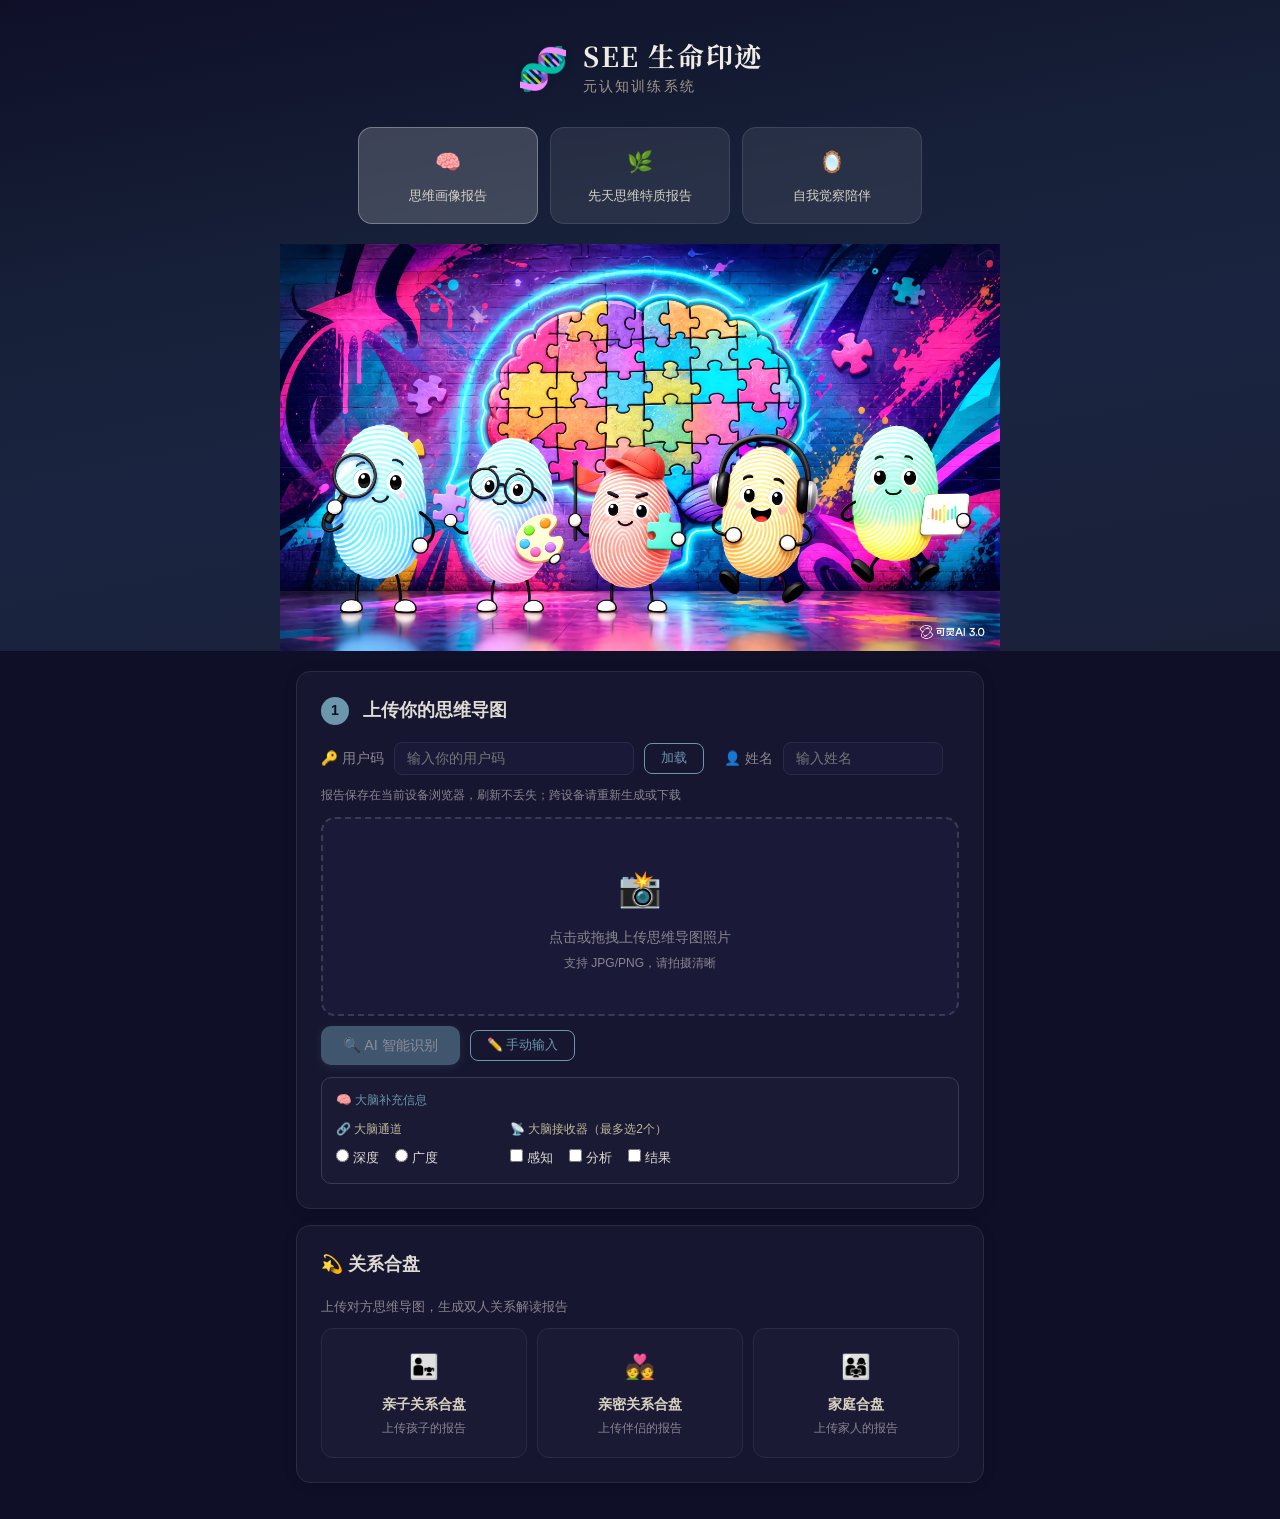
==== index.html @ d9df5049 "feat: PWA 图标 & 手机主屏幕支持 - 生成 apple-touch-icon (180×180)、favicon、manifest icons - 图标设计: 深蓝紫渐变背景 +「SEE」" ====
<!DOCTYPE html>
<html lang="zh-CN">
<head>
<meta charset="UTF-8">
<meta name="viewport" content="width=device-width, initial-scale=1.0, viewport-fit=cover">
<meta name="apple-mobile-web-app-capable" content="yes">
<meta name="apple-mobile-web-app-status-bar-style" content="black-translucent">
<meta name="apple-mobile-web-app-title" content="SEE 生命印迹">
<meta name="theme-color" content="#0f0f3c">
<link rel="apple-touch-icon" href="/apple-touch-icon.png">
<link rel="icon" type="image/png" sizes="32x32" href="/favicon-32.png">
<link rel="icon" type="image/png" sizes="16x16" href="/favicon-16.png">
<link rel="shortcut icon" href="/favicon.ico">
<link rel="manifest" href="/manifest.json">
<title>SEE 生命印迹 · 思维画像报告</title>
<style>
@import url('https://fonts.googleapis.com/css2?family=Noto+Serif+SC:wght@400;600;700&display=swap');

:root {
  --bg: #0f0f28; --card: #161630; --border: #2a2a45;
  --text: #e0dcd4; --muted: #8a8590; --accent: #6b96ac;
  --accent2: #a08868; --gold: #b8a080; --danger: #e05555;
  --shadow: 0 2px 12px rgba(0,0,0,.2); --radius: 14px;
}
* { margin:0; padding:0; box-sizing:border-box; }
body { font-family: -apple-system, "PingFang SC", "Noto Sans SC", sans-serif; background: var(--bg); color: var(--text); line-height:1.7; min-height:100vh; }

/* Header */
.hero {
  background: linear-gradient(170deg, #0f0f28 0%, #162038 35%, #1a2440 60%, #1a2038 100%);
  color: #e0dcd4; padding: 40px 24px 0; text-align:center;
}
.hero-top, .hero .features { position: relative; z-index: 1; }
.hero-bg {
  margin-top: 20px; line-height: 0; opacity: 1;
}
.hero-bg img { width: 100%; max-width: 720px; height: auto; display: block; margin: 0 auto; }
.hero-top { display: flex; align-items: center; justify-content: center; gap: 14px; margin-bottom: 4px; }
.hero-logo {
  font-size: 2.6em; line-height: 1;
  filter: drop-shadow(0 2px 4px rgba(0,0,0,.08));
}
.hero-brand { text-align: left; }
.hero-name {
  font-family: "Noto Serif SC", "Songti SC", serif;
  font-size: 1.7em; font-weight: 700; letter-spacing: .06em;
  line-height: 1.2; color: #f0ece2;
}
.hero-subtitle {
  font-size: .88em; letter-spacing: .15em; font-weight: 400;
  color: #a09888; margin-top: 2px;
}
.hero .features { display: flex; justify-content: center; gap: 12px; margin-top: 28px; }
.hero .feature {
  display: flex; flex-direction: column; align-items: center; gap: 6px;
  background: rgba(255,255,255,.08); border: 1px solid rgba(255,255,255,.1);
  border-radius: 14px; padding: 16px 14px; flex: 1; max-width: 180px;
  transition: all .2s; backdrop-filter: blur(4px);
}
.hero .feature:hover {
  background: rgba(255,255,255,.14); border-color: rgba(255,255,255,.25);
  transform: translateY(-1px);
}
.hero .feature-icon { font-size: 1.3em; }
.hero .feature-text { font-size: .82em; font-weight: 500; color: #d8d2c4; white-space: nowrap; }
@media (max-width: 420px) {
  .hero .features { gap: 6px; }
  .hero .feature { padding: 12px 8px; max-width: 120px; }
  .hero .feature-text { font-size: .7em; }
}

.container { max-width: 720px; margin: 0 auto; padding: 20px 16px; }
.card { background: var(--card); border-radius: var(--radius); padding: 24px; margin-bottom: 16px; box-shadow: var(--shadow); border: 1px solid var(--border); }
.card h2 { font-size: 1.1em; margin-bottom: 16px; display:flex; align-items:center; gap:8px; font-weight: 600; color: #e0dcd4; }

.step-badge { display:inline-flex; align-items:center; justify-content:center; width:28px; height:28px; border-radius:50%; background:var(--accent); color:#0f0f28; font-size:.8em; font-weight:700; margin-right:6px; flex-shrink:0; }

.upload-zone p, .upload-zone .icon { color: #8a8590; }

/* Upload */
.upload-zone { border: 2px dashed #3a3a55; border-radius: var(--radius); padding: 40px 24px; text-align: center; cursor: pointer; transition: all .2s; background: #1a1a38; }
.upload-zone:hover, .upload-zone.drag { border-color: var(--accent); background: #1e1e40; }
.upload-zone .icon { font-size: 2.2em; margin-bottom: 6px; }
.upload-zone p { color: var(--muted); font-size: .9em; }
.preview-img { max-width: 100%; max-height: 300px; border-radius: 8px; margin: 10px 0; border: 1px solid var(--border); display: none; }
.preview-img.show { display: block; }

.btn { display: inline-flex; align-items:center; gap:6px; padding: 10px 22px; border: none; border-radius: 10px; font-size: .9em; font-weight: 500; cursor: pointer; transition: all .15s; }
.btn:disabled { opacity: .5; cursor: not-allowed; }
.btn-primary { background: var(--accent); color: #fff; box-shadow: 0 2px 8px rgba(107,150,172,.3); }
.btn-primary:hover:not(:disabled) { background: #5a8296; box-shadow: 0 4px 14px rgba(107,150,172,.4); transform: translateY(-1px); }
.btn-outline { background: transparent; color: var(--accent); border: 1.5px solid var(--accent); }
.btn-outline:hover { background: rgba(107,150,172,.1); }
.btn-sm { padding: 6px 16px; font-size: .8em; border-radius: 8px; }

/* Results */
.result-grid { display: flex; flex-direction: column; gap: 5px; }
.result-item { display: flex; align-items: center; gap: 10px; padding: 8px 14px; background: #1e1e3a; border-radius: 10px; font-size: .85em; cursor: pointer; transition: all .12s; border: 1.5px solid transparent; }
.result-item:hover { border-color: var(--accent); background: #242444; }
.result-item .q { flex: 1; min-width: 0; }
.result-item .ans { font-weight: 700; font-size: 1.1em; color: var(--accent); min-width: 32px; text-align: center; background: #1a2a38; border-radius: 8px; padding: 2px 8px; }
.result-item.low-conf { background: #2e1e1e; border-color: #553333; }
.result-item.low-conf .ans { color: var(--danger); background: #3e2020; }

.module-title { font-weight: 600; color: var(--accent2); margin: 14px 0 6px; font-size: .9em; padding-bottom: 3px; border-bottom: 1px solid #2a2a45; }

/* Reports */
.report-content { padding: 22px; background: #1a1a35; border-radius: 10px; font-size: .92em; line-height: 1.85; max-height: 500px; overflow-y: auto; border: 1px solid #2a2a45; }
.report-content.loading { text-align:center; color: var(--muted); padding: 40px; border: none; }
.report-content h2 { font-family: "Noto Serif SC", serif; font-size: 1.15em; color: #d8d0c0; margin: 24px 0 10px; }
.report-content h3 { color: #c0b898; margin: 18px 0 8px; font-family: "Noto Serif SC", serif; font-weight: 600; }
.report-content h3:first-child { margin-top: 0; }
.report-content p { margin-bottom: 8px; }
.report-content ul { margin: 8px 0; padding-left: 20px; }
.report-content li { margin-bottom: 4px; }

/* Extra reports */
.extra-cards { display: grid; grid-template-columns: repeat(3, 1fr); gap: 12px; margin-top: 14px; }
@media (max-width: 500px) { .extra-cards { grid-template-columns: 1fr; } }
.extra-card { padding: 18px 14px; background: #1a1a35; border: 1.5px solid #2a2a45; border-radius: 12px; text-align: center; cursor: pointer; transition: all .2s; }
.extra-card:hover { border-color: var(--accent); background: #202040; box-shadow: 0 4px 16px rgba(0,0,0,.3); transform: translateY(-1px); }
.extra-card .icon { font-size: 1.5em; margin-bottom: 4px; }
.extra-card .title { font-weight: 600; font-size: .9em; color: #d8d0c0; }
.extra-card .desc { font-size: .75em; color: var(--muted); margin-top: 2px; }
.extra-card.loading { opacity: .6; pointer-events: none; }
.extra-card.done { border-color: var(--accent); background: #1a2a28; cursor: default; }
.extra-card.done .title { color: var(--accent); }

.flex-row { display: flex; gap: 10px; align-items: center; flex-wrap: wrap; }
.hidden { display: none !important; }

#manualCard select, #manualCard input { background: #1a1a38; color: #e0dcd4; border-color: #3a3a55; }
</style>
<script src="dealer.js"></script>
</head>
<body>

<div class="hero">
  <div class="hero-top">
    <div class="hero-logo">🧬</div>
    <div class="hero-brand">
      <div class="hero-name">SEE 生命印迹</div>
      <div class="hero-subtitle">元认知训练系统</div>
    </div>
  </div>
  <div class="features">
    <div class="feature" style="background:rgba(255,255,255,.18);border-color:rgba(255,255,255,.3)"><div class="feature-icon">🧠</div><div class="feature-text">思维画像报告</div></div>
    <div class="feature" onclick="location.href='talent.html'"><div class="feature-icon">🌿</div><div class="feature-text">先天思维特质报告</div></div>
    <div class="feature" onclick="location.href='insight.html'"><div class="feature-icon">🪞</div><div class="feature-text">自我觉察陪伴</div></div>
  </div>
  <div class="hero-bg"><img src="hero_bg.jpg?v=2" alt=""></div>
</div>

<div class="container">

<!-- ====== STEP 1: Upload ====== -->
<div class="card">
  <h2><span class="step-badge">1</span> 上传你的思维导图</h2>
  <div style="margin-bottom:12px;display:flex;gap:10px;align-items:center;flex-wrap:wrap">
    <label style="font-size:.85em;color:var(--muted);white-space:nowrap">🔑 用户码</label>
    <input type="text" id="userCode" placeholder="输入你的用户码" style="padding:8px 12px;border:1px solid var(--border);border-radius:8px;font-size:.85em;background:#1a1a38;color:#e0dcd4;flex:1;max-width:240px" onchange="loadUserReports()" onblur="loadUserReports()">
    <button class="btn btn-outline btn-sm" onclick="loadUserReports()">加载</button>
    <span id="quotaDisplay" style="font-size:.75em;color:var(--muted);white-space:nowrap"></span>
    <label style="font-size:.85em;color:var(--muted);white-space:nowrap">👤 姓名</label>
    <input type="text" id="userName" placeholder="输入姓名" style="padding:8px 12px;border:1px solid var(--border);border-radius:8px;font-size:.85em;background:#1a1a38;color:#e0dcd4;flex:1;max-width:160px" onchange="savePortraitName()">
    <span style="font-size:.75em;color:var(--muted)">报告保存在当前设备浏览器，刷新不丢失；跨设备请重新生成或下载</span>
  </div>
  <div class="upload-zone" id="uploadZone" onclick="document.getElementById('fileInput').click()">
    <div class="icon">📸</div>
    <p>点击或拖拽上传思维导图照片</p>
    <p style="font-size:.75em;margin-top:4px">支持 JPG/PNG，请拍摄清晰</p>
  </div>
  <input type="file" id="fileInput" accept="image/*" class="hidden" onchange="handleFile(this.files[0])">
  <img id="preview" class="preview-img">
  <div class="flex-row" style="margin-top:10px">
    <button class="btn btn-primary" id="btnRecognize" disabled onclick="startRecognition()">🔍 AI 智能识别</button>
    <button class="btn btn-outline btn-sm" onclick="toggleManual()">✏️ 手动输入</button>
    <span style="font-size:.8em;color:var(--muted)" id="uploadStatus"></span>
  </div>
  <div style="margin-top:12px;padding:12px 14px;background:#1a1a35;border:1px solid #3a3a55;border-radius:10px">
    <div style="font-size:.78em;color:var(--accent);margin-bottom:8px">🧠 大脑补充信息</div>
    <div style="display:flex;gap:14px;flex-wrap:wrap">
      <div style="min-width:160px">
        <div style="font-size:.75em;color:#c0b898;margin-bottom:4px">🔗 大脑通道</div>
        <label style="font-size:.8em;color:#e0dcd4;cursor:pointer;margin-right:12px"><input type="radio" name="brainChannel" value="深度" style="accent-color:var(--accent)"> 深度</label>
        <label style="font-size:.8em;color:#e0dcd4;cursor:pointer"><input type="radio" name="brainChannel" value="广度" style="accent-color:var(--accent)"> 广度</label>
      </div>
      <div style="min-width:200px">
        <div style="font-size:.75em;color:#c0b898;margin-bottom:4px">📡 大脑接收器（最多选2个）</div>
        <label style="font-size:.8em;color:#e0dcd4;cursor:pointer;margin-right:12px"><input type="checkbox" class="brCheck" value="感知" style="accent-color:var(--accent)"> 感知</label>
        <label style="font-size:.8em;color:#e0dcd4;cursor:pointer;margin-right:12px"><input type="checkbox" class="brCheck" value="分析" style="accent-color:var(--accent)"> 分析</label>
        <label style="font-size:.8em;color:#e0dcd4;cursor:pointer"><input type="checkbox" class="brCheck" value="结果" style="accent-color:var(--accent)"> 结果</label>
      </div>
    </div>
  </div>
  <div class="hidden" id="savedReportsSection" style="margin-top:12px;padding:10px 14px;background:#1a1a38;border-radius:8px;font-size:.85em">
    <div style="color:var(--accent);margin-bottom:6px">📂 已保存的报告</div>
    <div id="savedReportsList"></div>
  </div>
</div>

<!-- ====== Manual ====== -->
<div class="card hidden" id="manualCard">
  <h2><span class="step-badge">✏</span> 手动输入答案 <span style="font-size:.7em;color:var(--muted);font-weight:normal">（5个板块，每板块输入5个字母）</span></h2>
  <div id="manualEntries"></div>
  <button class="btn btn-primary" style="margin-top:12px" onclick="applyManual()">✅ 确认答案</button>
</div>

<!-- ====== STEP 2: Results ====== -->
<div class="card hidden" id="resultCard">
  <h2><span class="step-badge">2</span> 识别结果</h2>
  <div style="font-size:.85em;color:var(--accent);margin-bottom:12px;padding:6px 12px;background:#f0f8ef;border-radius:6px">
    👆 <strong>点击答案直接切换</strong> A→B→C→D，核对正确后生成报告
  </div>
  <div id="resultModules"></div>
  <div class="flex-row" style="margin-top:14px">
    <button class="btn btn-primary" id="btnGenerate" onclick="generateReports()">📝 生成你的解读报告</button>
  </div>
</div>

<!-- ====== STEP 3: Report ====== -->
<div class="card hidden" id="reportCard">
  <h2><span class="step-badge">3</span> 你的解读报告 <span style="float:right;display:flex;gap:4px"><button class="btn btn-outline btn-sm" onclick="downloadReport()" style="font-size:.65em;padding:3px 8px">📥 MD</button><button class="btn btn-outline btn-sm" onclick="downloadPDF()" style="font-size:.65em;padding:3px 8px">🖨️ PDF</button></span></h2>
  <div class="report-content loading" id="reportContent">正在生成...</div>
</div>

<!-- ====== 合盘入口 ====== -->
<div class="card">
  <h2>💫 关系合盘</h2>
  <div style="font-size:.82em;color:var(--muted);margin-bottom:10px">上传对方思维导图，生成双人关系解读报告</div>
  <div style="display:grid;grid-template-columns:repeat(3,1fr);gap:10px">
    <div class="extra-card" onclick="startComposite('parent')" id="compositeParent">
      <div class="icon">👨‍👧</div><div class="title">亲子关系合盘</div>
      <div class="desc">上传孩子的报告</div>
      <div class="hidden" id="compositeParentStatus" style="font-size:.75em;margin-top:4px"></div>
    </div>
    <div class="extra-card" onclick="startComposite('partner')" id="compositePartner">
      <div class="icon">💑</div><div class="title">亲密关系合盘</div>
      <div class="desc">上传伴侣的报告</div>
      <div class="hidden" id="compositePartnerStatus" style="font-size:.75em;margin-top:4px"></div>
    </div>
    <div class="extra-card" onclick="startComposite('family')" id="compositeFamily">
      <div class="icon">👨‍👩‍👧</div><div class="title">家庭合盘</div>
      <div class="desc">上传家人的报告</div>
      <div class="hidden" id="compositeFamilyStatus" style="font-size:.75em;margin-top:4px"></div>
    </div>
  </div>
  <input type="file" id="compositeFile" accept="image/*" class="hidden" onchange="handleCompositeFile(this.files[0])">
</div>



</div>

<script>
// ===== 用户码管理（数据源：服务端 SQLite，localStorage 兜底）=====
var _userCache = [];
var _userFetchFailed = false;
var _usersPromise = null;
function _fetchUsers() {
  if (_usersPromise) return _usersPromise;
  _userFetchFailed = false;
  _usersPromise = fetch(API_BASE + '/api/db/users').then(function(r){
    if (!r.ok) throw new Error('HTTP ' + r.status);
    return r.json();
  }).then(function(d){
    _userCache = (d.users || []).map(function(u){ u.code = u.code || ''; return u; });
    var code = getUserCode();
    if (code) updateQuotaDisplay(code);
    _usersPromise = null;
    return _userCache;
  }).catch(function(err){
    _userFetchFailed = true;
    _usersPromise = null;
    console.warn('用户码加载失败，1秒后重试: ' + err.message);
    setTimeout(function(){ _fetchUsers(); }, 1000);
  });
  return _usersPromise;
}
function getUserCodes() {
  return _userCache;
}
function isValidCode(code) { return getUserCodes().some(function(u){ return u.code === code; }); }
function getMaxReports(code) { var u = getUserCodes().find(function(x){ return x.code === code; }); return u ? (u.maxReports || 20) : 20; }
function _cacheReportCount(code) { var u = _userCache.find(function(x){ return x.code === code; }); return u ? (u.reports || 0) : 0; }

// ============ DATA ============
const MODULES = [
  { name: '战略方向', sub: '（目标/内在）', range: [1,5],
    options: { A:'目标明确，按计划推进', B:'有愿景，有使命感', C:'同时具有目标与愿景', D:'目标持续性弱，需外部陪伴' },
    dimension: 'strategic',
    p: { A:{style:'目标驱动型',strength:'执行力强',risk:'缺乏灵活性',growth:'在计划中留探索空间'},
         B:{style:'愿景驱动型',strength:'使命感强',risk:'目标不具体',growth:'将愿景拆解为步骤'},
         C:{style:'双驱平衡型',strength:'方向与动力兼备',risk:'双重压力',growth:'灵活切换模式'},
         D:{style:'探索过渡型',strength:'心态开放',risk:'缺乏持续动力',growth:'建立小目标+监督'} }
  },
  { name: '思维功能', sub: '（创意转化器）', range: [6,10],
    options: { A:'擅长分析，注重逻辑', B:'看整体，善于宏观把握', C:'既有深度分析又能宏观战略', D:'需外部梳理' },
    dimension: 'thinking',
    p: { A:{style:'分析型',strength:'逻辑严谨',risk:'忽略大局',growth:'从细节跳出来看全局'},
         B:{style:'统合型',strength:'全局视野',risk:'忽略关键细节',growth:'培养细节意识'},
         C:{style:'全维型',strength:'深度广度兼备',risk:'思维负载大',growth:'合理分配精力'},
         D:{style:'梳理型',strength:'借助外力理清',risk:'独立迷失',growth:'建立思维框架'} }
  },
  { name: '听觉', sub: '（沟通/路径）', range: [11,15],
    options: { A:'听内容，抓重点', B:'听情绪，抓语气', C:'同时理解内容和情感', D:'对复杂信息容易漂移' },
    dimension: 'listening',
    p: { A:{style:'内容型',strength:'抓取关键信息',risk:'忽略情绪需求',growth:'加入情感确认'},
         B:{style:'情感型',strength:'共情能力强',risk:'忽略事实层面',growth:'关注事实'},
         C:{style:'全息型',strength:'内容情感兼顾',risk:'精力消耗大',growth:'调整倾听深度'},
         D:{style:'要点型',strength:'快节奏沟通',risk:'复杂遗漏',growth:'重要对话做笔记'} }
  },
  { name: '视觉', sub: '（审美/细节）', range: [16,20],
    options: { A:'关注细节，对视觉敏感', B:'注重美感与整体', C:'兼具细节与审美', D:'容易忽略视觉线索' },
    dimension: 'visual',
    p: { A:{style:'细节型',strength:'观察力强',risk:'因小失大',growth:'培养连接能力'},
         B:{style:'审美型',strength:'品位出众',risk:'忽略功能性',growth:'关注实用性'},
         C:{style:'全观型',strength:'细节整体平衡',risk:'标准过高',growth:'降低完美要求'},
         D:{style:'大局型',strength:'不被细节困扰',risk:'错过重要信息',growth:'培养敏感度'} }
  },
  { name: '体觉', sub: '（行动/感受）', range: [21,25],
    options: { A:'按步骤，行动力强', B:'直觉反应，身体先行', C:'力量与控制结合', D:'需外部推动' },
    dimension: 'kinesthetic',
    p: { A:{style:'执行型',strength:'行动力强效率高',risk:'缺乏直觉信任',growth:'留出直觉空间'},
         B:{style:'直觉型',strength:'反应迅速',risk:'缺乏规划',growth:'重要决定理性检查'},
         C:{style:'掌控型',strength:'力量精准兼备',risk:'完美主义',growth:'80%准备就行动'},
         D:{style:'启动型',strength:'启动后能坚持',risk:'启动困难',growth:'建立启动仪式'} }
  }
];

const ALL_QUESTIONS = [
  '决策依据（你如何启动？）','责任边界（你如何面对责任？）','小组角色（你在团队中如何定位？）','规则适应（你如何对待规则？）','任务启动风格（你如何做决定？）',
  '信息加工方式（你如何处理信息？）','社会反馈标签（别人如何评价你的思维？）','任务启动模式（你如何启动思考？）','表达输出风格（你如何表达想法？）','抽象思维偏好（你如何理解抽象概念？）',
  '倾听关注点（你听什么？）','社会沟通反馈（别人如何回应你的沟通？）','声音感知模式（你如何感知声音？）','冲突沟通模式（冲突时你如何沟通？）','输出策略（你如何说服别人？）',
  '信息接收模式（你如何看？）','社会评价反馈（别人如何评价你视觉判断？）','记忆与再现模式（你如何记住画面？）','创作与修饰倾向（你如何表达美？）','视觉输入偏好（你喜欢看什么？）',
  '任务执行风格（你如何行动？）','运动学习偏好（你如何学动作？）','身体愉悦体验（你如何感受身体？）','情绪身体反应（情绪如何影响身体？）','社交身体语言（你如何用身体连接？）'
];
const QUESTIONS = [];
ALL_QUESTIONS.forEach((text, i) => {
  QUESTIONS.push({ id: 'q'+String(i+1).padStart(2,'0'), text, module: Math.floor(i/5) });
});

// ============ STATE ============
const API_BASE = window.location.origin;
let state = {
  imageData: null, answers: {}, handwritten: {},
  confidence: { overall: 0, items: [] },
  reports: {}, reportOrder: [],
  recognitionDone: false
};

// ===== 用户码 & 持久化（与 talent 页共享）=====
function getUserCode() {
  // URL 参数优先（扫码进入）
  var urlCode = new URLSearchParams(window.location.search).get('code') || '';
  if (urlCode) {
    sessionStorage.setItem('see_code_shared', urlCode);
    var inp = document.getElementById('userCode');
    if (inp) { inp.value = urlCode; inp.parentElement.classList.add('hidden'); }
    return urlCode;
  }
  return document.getElementById('userCode').value.trim() || sessionStorage.getItem('see_code_shared') || '';
}

function getUserName() {
  var el = document.getElementById('userName');
  return (el ? el.value.trim() : '') || sessionStorage.getItem('see_portrait_name_shared') || '';
}
function savePortraitName() {
  var name = getUserName();
  if (name) sessionStorage.setItem('see_portrait_name_shared', name);
}
function getFileNameBase(fallback) {
  var name = getUserName();
  var code = getUserCode();
  var base = [name, code].filter(Boolean).join('_') || fallback || 'SEE_报告';
  return base.replace(/[\\/:*?"<>|]+/g, '_').replace(/\s+/g, '_');
}

function getReportCount(code) {
  var cached = _cacheReportCount(code);
  if (cached > 0) return cached;
  var total = 0;
  try { var s = localStorage.getItem('see_reports_v2_' + code); if (s) total += (JSON.parse(s).versions||[]).length; } catch(e) {}
  try { var t = localStorage.getItem('see_talent_reports_v2_' + code); if (t) total += (JSON.parse(t).versions||[]).length; } catch(e) {}
  return total;
}
function updateQuotaDisplay(code) {
  var el = document.getElementById('quotaDisplay');
  if (!el) return;
  if (!code) { el.textContent = ''; return; }
  var count = getReportCount(code);
  var max = getMaxReports(code);
  el.textContent = '已用 ' + count + '/' + max + ' 份';
  el.style.color = count >= max ? 'var(--danger)' : 'var(--muted)';
}
function saveReports() {
  const code = getUserCode();
  if (!code || !isValidCode(code)) return;
  // 保存到服务端 SQLite
  fetch(API_BASE + '/api/db/reports', {
    method: 'POST', headers: {'Content-Type':'application/json'},
    body: JSON.stringify({code: code, type: 'portrait', sections: {portrait: state.reports.portrait||''}})
  }).then(function(r){ return r.json(); }).then(function(){
    _fetchUsers(); // 刷新缓存计数
  }).catch(function(){});
  // localStorage 兜底
  let versions = [];
  try { const s = localStorage.getItem('see_reports_v2_' + code); if(s) versions = JSON.parse(s).versions||[]; } catch(e){}
  versions.push({
    time: new Date().toLocaleDateString('zh-CN') + ' ' + new Date().toLocaleTimeString('zh-CN', {hour:'2-digit',minute:'2-digit'}),
    hasPortrait: !!state.reports.portrait,
    portrait: state.reports.portrait||'',
  });
  if (versions.length > 20) versions = versions.slice(-20);
  localStorage.setItem('see_reports_v2_' + code, JSON.stringify({versions, time: new Date().toISOString()}));
  sessionStorage.setItem('see_code_shared', code);
}
async function loadUserReports() {
  const code = getUserCode();
  if (!code) { updateQuotaDisplay(code); return; }
  await _fetchUsers();
  // Migrate old data
  try {
    const old = localStorage.getItem('see_reports_' + code);
    if (old && !localStorage.getItem('see_reports_v2_' + code)) {
      const d = JSON.parse(old);
      localStorage.setItem('see_reports_v2_' + code, JSON.stringify({versions: [{
        time: d.time ? new Date(d.time).toLocaleDateString('zh-CN') : '历史报告',
        hasPortrait: !!(d.reports||{}).portrait,
        portrait: (d.reports||{}).portrait||''
      }], time: d.time||new Date().toISOString()}));
    }
  } catch(e){}
  if (!isValidCode(code)) { updateQuotaDisplay(code); return; }
  sessionStorage.setItem('see_code_shared', code);
  updateQuotaDisplay(code);
  const saved = localStorage.getItem('see_reports_v2_' + code);
  if (saved) {
    try {
      const data = JSON.parse(saved);
      const versions = data.versions || [];
      if (versions.length > 0) {
        const last = versions[versions.length-1];
        if (last.portrait) {
          state.reports = {portrait: last.portrait};
          state.reportOrder = ['portrait'];
        }
        showSavedReports();
      }
    } catch(e) {}
  }
}
function showSavedReports() {
  var code = getUserCode();
  if (!code) { document.getElementById('savedReportsSection').classList.add('hidden'); return; }
  var versions = [];
  try { var s = localStorage.getItem('see_reports_v2_' + code); if (s) versions = JSON.parse(s).versions||[]; } catch(e){}
  if (versions.length === 0) { document.getElementById('savedReportsSection').classList.add('hidden'); return; }
  document.getElementById('savedReportsSection').classList.remove('hidden');
  // 倒序展示所有版本
  var html = '';
  for (var i = versions.length - 1; i >= 0; i--) {
    var v = versions[i];
    html += '<span style="cursor:pointer;margin-right:12px;color:var(--accent)" onclick="viewSavedReport(' + i + ')">📋 第' + (i+1) + '次 ' + (v.time||'') + '</span>';
  }
  document.getElementById('savedReportsList').innerHTML = html;
}
function viewSavedReport(idx) {
  var code = getUserCode();
  if (!code) return;
  try {
    var s = localStorage.getItem('see_reports_v2_' + code);
    if (!s) return;
    var versions = JSON.parse(s).versions||[];
    var v = versions[idx];
    if (v && v.portrait) {
      document.getElementById('reportCard').classList.remove('hidden');
      document.getElementById('reportContent').classList.remove('loading');
      document.getElementById('reportContent').innerHTML = parseMD(v.portrait);
    }
  } catch(e) {}
}

// ============ INIT ============
// 大脑接收器 checkbox 最多选 2 个
document.addEventListener('change', function(e) {
  if (!e.target.classList.contains('brCheck')) return;
  var checked = document.querySelectorAll('.brCheck:checked');
  if (checked.length > 2) e.target.checked = false;
});

document.addEventListener('DOMContentLoaded', () => {
  _fetchUsers();
  const savedCode = sessionStorage.getItem('see_code_shared');
  if (savedCode) { document.getElementById('userCode').value = savedCode; loadUserReports(); }
  const savedName = sessionStorage.getItem('see_portrait_name_shared');
  if (savedName) document.getElementById('userName').value = savedName;
  initManualEntries();
  const zone = document.getElementById('uploadZone');
  zone.addEventListener('dragover', e => { e.preventDefault(); zone.classList.add('drag'); });
  zone.addEventListener('dragleave', () => zone.classList.remove('drag'));
  zone.addEventListener('drop', e => { e.preventDefault(); zone.classList.remove('drag'); handleFile(e.dataTransfer.files[0]); });
});

function handleFile(file) {
  if (!file || !file.type.startsWith('image/')) return;
  const reader = new FileReader();
  reader.onload = e => {
    state.imageData = e.target.result;
    document.getElementById('preview').src = state.imageData;
    document.getElementById('preview').classList.add('show');
    document.getElementById('btnRecognize').disabled = false;
    document.getElementById('uploadStatus').textContent = file.name;
  };
  reader.readAsDataURL(file);
}

// ============ RECOGNITION ============
// 百度云 OCR（服务端，统一使用）
async function runBaiduOcr(imageData, timeoutMs) {
  var controller = new AbortController();
  var timer = setTimeout(function(){ controller.abort(); }, timeoutMs || 90000);
  try {
    var resp = await fetch(API_BASE + '/api/baidu-ocr', {
      method: 'POST',
      headers: {'Content-Type': 'application/json'},
      body: JSON.stringify({image: imageData}),
      signal: controller.signal
    });
    clearTimeout(timer);
    var data = await resp.json();
    if (!resp.ok || data.error) throw new Error(data.error || ('HTTP ' + resp.status));
    return data.text || '';
  } finally {
    clearTimeout(timer);
  }
}

async function startRecognition() {
  const btn = document.getElementById('btnRecognize');
  const status = document.getElementById('uploadStatus');
  btn.disabled = true; btn.textContent = '☁️ 百度云识别中...';
  status.textContent = '正在识别图片文字（约10-30秒）...';
  status.style.color = '';
  var ocrText = '';
  try {
    ocrText = await runBaiduOcr(state.imageData);
  } catch(e) {
    status.textContent = '❌ 识别失败: ' + e.message;
    status.style.color = 'var(--danger)';
    toggleManual();
    btn.disabled = false; btn.textContent = '☁️ 重新识别';
    return;
  }
  if (!ocrText.trim()) {
    status.textContent = '❌ 未识别到文字，请确保图片清晰';
    status.style.color = 'var(--danger)';
    btn.disabled = false; btn.textContent = '☁️ 重新识别';
    return;
  }
  status.textContent = '✅ 百度云识别完成: ' + ocrText.length + '字';
  btn.textContent = '🧠 解析答案...';
  try {
    var resp = await fetch(API_BASE + '/api/parse-answers', {
      method: 'POST', headers: {'Content-Type':'application/json'},
      body: JSON.stringify({ocrText: ocrText})
    });
    var parsed = await resp.json();
    if (!resp.ok || parsed.error) throw new Error(parsed.error || ('HTTP ' + resp.status));
    state.answers = parsed.answers || {};
    state.handwritten = parsed.handwritten_fields || {};
    state.confidence = parsed.confidence || {overall:0, items:[]};
    // 答案值合法性校验
    var validKeys = Object.keys(state.answers).filter(function(k){ return /^[ABCD]$/.test(state.answers[k]); });
    if (validKeys.length < 20) throw new Error('有效答案不足(' + validKeys.length + '/25)');
    state.recognitionDone = true;
    showResults();
  } catch(e) {
    status.textContent = '❌ 解析失败: ' + e.message;
    status.style.color = 'var(--danger)';
    toggleManual();
  }
  btn.disabled = false; btn.textContent = '☁️ 重新识别';
}

// ============ SHOW RESULTS ============
function showResults() {
  document.getElementById('resultCard').classList.remove('hidden');
  document.getElementById('btnGenerate').disabled = false;
  let html = '';
  MODULES.forEach(m => {
    html += `<div class="module-title">${m.name} ${m.sub}</div><div class="result-grid">`;
    for (let i = m.range[0]; i <= m.range[1]; i++) {
      const qid = 'q'+String(i).padStart(2,'0');
      const ans = state.answers[qid] || '?';
      const low = (state.confidence.uncertain_items||[]).includes(qid);
      const q = QUESTIONS.find(x => x.id === qid);
      html += `<div class="result-item${low?' low-conf':''}" onclick="overviewToggle('${qid}',this)">
        <div class="q">${q?q.text:qid}</div>
        <div class="ans" id="ans_${qid}">${ans}</div>
      </div>`;
    }
    html += '</div>';
  });
  document.getElementById('resultModules').innerHTML = html;
}

function overviewToggle(qid, el) {
  const order = ['A','B','C','D'];
  const cur = state.answers[qid] || 'A';
  const next = order[(order.indexOf(cur)+1)%4];
  state.answers[qid] = next;
  document.getElementById('ans_'+qid).textContent = next;
  el.classList.remove('low-conf');
}

// ============ MANUAL ============
function toggleManual() { document.getElementById('manualCard').classList.toggle('hidden'); }
function initManualEntries() {
  let html = '<p style="font-size:.85em;color:var(--muted);margin-bottom:12px">每个板块连续输入 5 个字母（如 <b>ABCAD</b>），代表该板块 5 道题的答案。</p>';
  MODULES.forEach(m => {
    html += '<div style="display:flex;align-items:center;gap:10px;margin-bottom:10px;padding:8px 12px;background:rgba(255,255,255,.04);border-radius:8px">';
    html += '<span style="font-weight:600;min-width:90px">' + m.name + m.sub + '</span>';
    html += '<span style="color:var(--muted);font-size:.75em;min-width:40px">题' + m.range[0] + '-' + m.range[1] + '</span>';
    html += '<input id="man_' + m.dimension + '" type="text" maxlength="5" placeholder="如: ABCAD" style="flex:1;padding:8px 10px;border:1px solid var(--border);border-radius:6px;font-size:1em;letter-spacing:4px;text-transform:uppercase;background:#1a1a38;color:#e0dcd4" autocomplete="off" autocorrect="off" autocapitalize="characters">';
    html += '</div>';
  });
  document.getElementById('manualEntries').innerHTML = html;
}
function applyManual() {
  var answers = {};
  var allFilled = true;
  MODULES.forEach(function(m) {
    var val = (document.getElementById('man_' + m.dimension)?.value || '').trim().toUpperCase();
    if (val.length !== 5 || !/^[ABCD]{5}$/.test(val)) { allFilled = false; return; }
    for (var i = 0; i < 5; i++) {
      var qid = 'q' + String(m.range[0] + i).padStart(2, '0');
      answers[qid] = val[i];
    }
  });
  if (!allFilled) { alert('请在每个板块输入恰好 5 个字母（A/B/C/D），如: ABCAD'); return; }
  state.answers = answers;
  state.handwritten = {self_label: '我', strategy_result: '深度', receiver_result: '结果', output_result: '分析'};
  state.confidence = {overall: 0.85, items: []};
  state.recognitionDone = true;
  showResults();
  document.getElementById('manualCard').classList.add('hidden');
}

// ============ REPORT ============
function buildPortrait() {
  var hw = state.handwritten || {};
  // 大脑通道：页面 radio 优先 → OCR handwritten 回退
  var bcRadio = document.querySelector('input[name="brainChannel"]:checked');
  var brainChannel = (bcRadio ? bcRadio.value : '') || hw.brain_channel || hw.strategy_result || '';
  // 大脑接收器：页面 checkbox 优先 → OCR handwritten 回退
  var brChecked = document.querySelectorAll('.brCheck:checked');
  var brParts = []; brChecked.forEach(function(cb){ brParts.push(cb.value); });
  var brainReceiver = brParts.join('、') || hw.brain_receiver || hw.receiver_result || '';
  const p = {modules:[], handwritten:state.handwritten, traits:[], dominant:{},
    answers: state.answers,
    confidence: state.confidence,
    brain_channel: brainChannel,
    brain_receiver: brainReceiver};
  MODULES.forEach(m => {
    const counts = {A:0,B:0,C:0,D:0};
    for (let i=m.range[0];i<=m.range[1];i++) {
      const a = state.answers['q'+String(i).padStart(2,'0')];
      if (a && counts[a]!==undefined) counts[a]++;
    }
    const dom = Object.entries(counts).sort((a,b)=>b[1]-a[1])[0][0];
    const persona = m.p[dom];
    p.modules.push({name:m.name,dimension:m.dimension,dominant:dom,counts:counts,style:persona.style,strength:persona.strength,risk:persona.risk,growth:persona.growth});
    p.dominant[m.dimension] = dom;
    p.traits.push(`${m.name}: ${persona.style}`);
  });
  return p;
}

async function generateReports() {
  if (!state.recognitionDone) return;
  // 校验 27 字段完整性
  var allAnswersOk = true;
  for (var i = 1; i <= 25; i++) {
    var a = state.answers['q' + String(i).padStart(2, '0')];
    if (!a || !/^[ABCD]$/.test(a)) { allAnswersOk = false; break; }
  }
  var bcRadio = document.querySelector('input[name="brainChannel"]:checked');
  var brChecked = document.querySelectorAll('.brCheck:checked');
  var hasBrainChannel = !!bcRadio;
  var hasBrainReceiver = brChecked.length > 0;
  if (!allAnswersOk || !hasBrainChannel || !hasBrainReceiver) {
    alert('请填写所有 27 个字段后才能生成报告（25题 + 大脑通道 + 接收器）');
    return;
  }
  // 校验用户码
  var code = getUserCode();
  if (!code) { alert('请先输入用户码'); return; }
  if (!isValidCode(code)) { alert('无效的用户码，请联系管理员获取'); return; }
  // 检查配额
  var count = getReportCount(code);
  var max = getMaxReports(code);
  if (count >= max) { alert('已生成 ' + count + ' 份报告，已达上限 ' + max + ' 份'); return; }
  document.getElementById('btnGenerate').disabled = true;
  document.getElementById('reportCard').classList.remove('hidden');
  document.getElementById('reportContent').classList.add('loading');
  document.getElementById('reportContent').textContent = '正在为你生成思维画像报告...';
  var portrait = buildPortrait();
  try {
    var r = await callAPI('portrait', portrait, '');
    state.reports = {portrait: r.content};
    state.reportOrder = ['portrait'];
    saveReports();
    updateQuotaDisplay(code);
    document.getElementById('reportContent').classList.remove('loading');
    document.getElementById('reportContent').innerHTML = parseMD(r.content);
  } catch(e) {
    document.getElementById('reportContent').textContent = '生成失败: '+e.message;
  }
  document.getElementById('btnGenerate').disabled = false;
}


async function callAPI(type, portrait, baseReport) {
  const resp = await fetch(API_BASE + '/api/report', {
    method: 'POST', headers: {'Content-Type':'application/json'},
    body: JSON.stringify({type, portrait, baseReport})
  });
  const data = await resp.json();
  if (data.error) throw new Error(data.error);
  return data;
}

// ===== 合盘 =====
let compositeType = '';
function startComposite(type) {
  compositeType = type;
  document.getElementById('compositeFile').click();
}

async function handleCompositeFile(file) {
  if (!file) return;
  const reader = new FileReader();
  reader.onload = async function(e) {
    const ids = {parent:'compositeParent',partner:'compositePartner',family:'compositeFamily'};
    const card = document.getElementById(ids[compositeType]);
    const status = document.getElementById(ids[compositeType]+'Status');
    status.classList.remove('hidden');
    status.textContent = '☁️ 百度云识别中...';
    try {
      var ocrText = await runBaiduOcr(e.target.result);
      status.textContent = '⏳ 生成合盘报告...';
      var parseResp = await fetch(API_BASE + '/api/parse-answers', {
        method: 'POST', headers: {'Content-Type':'application/json'},
        body: JSON.stringify({ocrText: ocrText})
      });
      var data = await parseResp.json();
      if (data.error) { status.textContent = '❌ ' + data.error; return; }
      const compResp = await fetch(API_BASE + '/api/composite', {
        method: 'POST', headers: {'Content-Type':'application/json'},
        body: JSON.stringify({
          type: compositeType,
          myPortrait: state.reports.portrait||'',
          partnerAnswers: data.answers||{},
          partnerHandwritten: data.handwritten_fields||{}
        })
      });
      const compData = await compResp.json();
      if (compData.error) { status.textContent = '❌ ' + compData.error; return; }
      document.getElementById('reportContent').classList.remove('loading');
      document.getElementById('reportContent').innerHTML = parseMD(compData.content);
      document.getElementById('reportCard').classList.remove('hidden');
      status.textContent = '✅ 已生成';
    } catch(err) {
      status.textContent = '❌ ' + err.message;
    }
  };
  reader.readAsDataURL(file);
}

function parseMD(md) {
  return md
    .replace(/^### (.+)$/gm,'<h3>$1</h3>')
    .replace(/^## (.+)$/gm,'<h2 style="color:var(--accent2);margin-top:20px">$1</h2>')
    .replace(/\*\*(.+?)\*\*/g,'<strong>$1</strong>')
    .replace(/^- (.+)$/gm,'<li>$1</li>')
    .replace(/(<li>.*<\/li>\n?)+/g,'<ul>$&</ul>')
    .replace(/\n\n/g,'</p><p>')
    .replace(/^(?!<)(.+)$/gm,'<p>$1</p>');
}
var REPORT_LABELS={portrait:'📋 思维画像报告',composite:'💫 合盘报告'};
function downloadPDF(){
  var md='';
  for(var i=0;i<state.reportOrder.length;i++){
    var k=state.reportOrder[i];
    if(state.reports[k]) md+='# '+(REPORT_LABELS[k]||'报告')+'\n\n'+state.reports[k]+'\n\n---\n\n';
  }
  if(!md) return;
  var filename = getFileNameBase('SEE_思维画像报告');
  var isMobile=/Mobi|Android|iPhone|iPad|iPod/i.test(navigator.userAgent||'');
  var isWechat=/MicroMessenger/i.test(navigator.userAgent||'');

  // 微信浏览器：隐藏 iframe（不支持 Share API，_blank 被拦截）
  if (isWechat) {
    var wxFrm = document.createElement('form');
    wxFrm.method = 'POST'; wxFrm.action = API_BASE + '/api/export-pdf'; wxFrm.style.display = 'none';
    var wxIframe = document.createElement('iframe');
    wxIframe.style.display = 'none'; wxIframe.name = 'wx-pdf-' + Date.now();
    wxFrm.target = wxIframe.name;
    var wxt = document.createElement('input'); wxt.type = 'hidden'; wxt.name = 'title'; wxt.value = filename; wxFrm.appendChild(wxt);
    var wxm = document.createElement('input'); wxm.type = 'hidden'; wxm.name = 'markdown'; wxm.value = md; wxFrm.appendChild(wxm);
    document.body.appendChild(wxIframe); document.body.appendChild(wxFrm);
    wxFrm.submit();
    setTimeout(function(){ document.body.removeChild(wxFrm); document.body.removeChild(wxIframe); }, 5000);
    return;
  }

  if (isMobile && navigator.share && navigator.canShare) {
    // 移动端：优先 Share API（30 秒超时）
    var controller = new AbortController();
    var timeout = setTimeout(function(){ controller.abort(); }, 30000);
    fetch(API_BASE + '/api/export-pdf', {
      method: 'POST',
      headers: {'Content-Type': 'application/x-www-form-urlencoded'},
      body: 'title=' + encodeURIComponent(filename) + '&markdown=' + encodeURIComponent(md),
      signal: controller.signal
    }).then(function(r){ clearTimeout(timeout); return r.blob(); }).then(function(blob){
      var file = new File([blob], filename + '.pdf', { type: 'application/pdf' });
      if (navigator.canShare({ files: [file] })) {
        navigator.share({ files: [file], title: filename }).catch(function(){});
      }
    }).catch(function(err){
      clearTimeout(timeout);
      if (err.name === 'AbortError') { alert('PDF 生成超时，请稍后重试'); return; }
      // Share API 失败 → 隐藏 iframe 回退（不丢页面数据）
      var fbIframe = document.createElement('iframe');
      fbIframe.style.display = 'none'; fbIframe.name = 'pdf-dl-' + Date.now();
      var fb = document.createElement('form');
      fb.method = 'POST'; fb.action = API_BASE + '/api/export-pdf'; fb.target = fbIframe.name; fb.style.display = 'none';
      var fbt = document.createElement('input'); fbt.type = 'hidden'; fbt.name = 'title'; fbt.value = filename; fb.appendChild(fbt);
      var fbm = document.createElement('input'); fbm.type = 'hidden'; fbm.name = 'markdown'; fbm.value = md; fb.appendChild(fbm);
      document.body.appendChild(fbIframe); document.body.appendChild(fb);
      fb.submit();
      setTimeout(function(){ document.body.removeChild(fb); document.body.removeChild(fbIframe); }, 5000);
    });
    return;
  }

  // 桌面端：同步 form.submit _blank（保留用户手势）
  var form = document.createElement('form');
  form.method = 'POST';
  form.action = API_BASE + '/api/export-pdf';
  form.target = '_blank';
  form.style.display = 'none';
  var t = document.createElement('input');
  t.type = 'hidden'; t.name = 'title'; t.value = filename;
  form.appendChild(t);
  var m = document.createElement('input');
  m.type = 'hidden'; m.name = 'markdown'; m.value = md;
  form.appendChild(m);
  document.body.appendChild(form);
  form.submit();
  document.body.removeChild(form);
}

function downloadReport(){
  var md='';
  for(var i=0;i<state.reportOrder.length;i++){
    var k=state.reportOrder[i];
    if(state.reports[k]) md+='# '+(REPORT_LABELS[k]||'报告')+'\n\n'+state.reports[k]+'\n\n---\n\n';
  }
  if(!md) return;
  var blob=new Blob([md],{type:'text/markdown;charset=utf-8'});
  var url=URL.createObjectURL(blob);
  var name=getFileNameBase('SEE_报告')+'.md';
  var isMobile=/Mobi|Android|iPhone|iPad|iPod/i.test(navigator.userAgent||'');
  var isWechat=/MicroMessenger/i.test(navigator.userAgent||'');
  if (isMobile || isWechat) {
    if (navigator.canShare && navigator.share && window.File) {
      try {
        var file=new File([blob], name, {type:'text/markdown;charset=utf-8'});
        if (navigator.canShare({files:[file]})) {
          navigator.share({files:[file], title:name}).catch(function(){});
          setTimeout(function(){ URL.revokeObjectURL(url); }, 30000);
          return;
        }
      } catch(e) {}
    }
    var mobileLink=document.createElement('a');
    mobileLink.href=url;
    mobileLink.target='_blank';
    mobileLink.rel='noopener';
    document.body.appendChild(mobileLink);
    mobileLink.click();
    document.body.removeChild(mobileLink);
    setTimeout(function(){ URL.revokeObjectURL(url); }, 30000);
    return;
  }
  var a=document.createElement('a');
  a.href=url; a.download=name;
  document.body.appendChild(a); a.click(); document.body.removeChild(a);
  URL.revokeObjectURL(url);
}
</script>





</body>
</html>
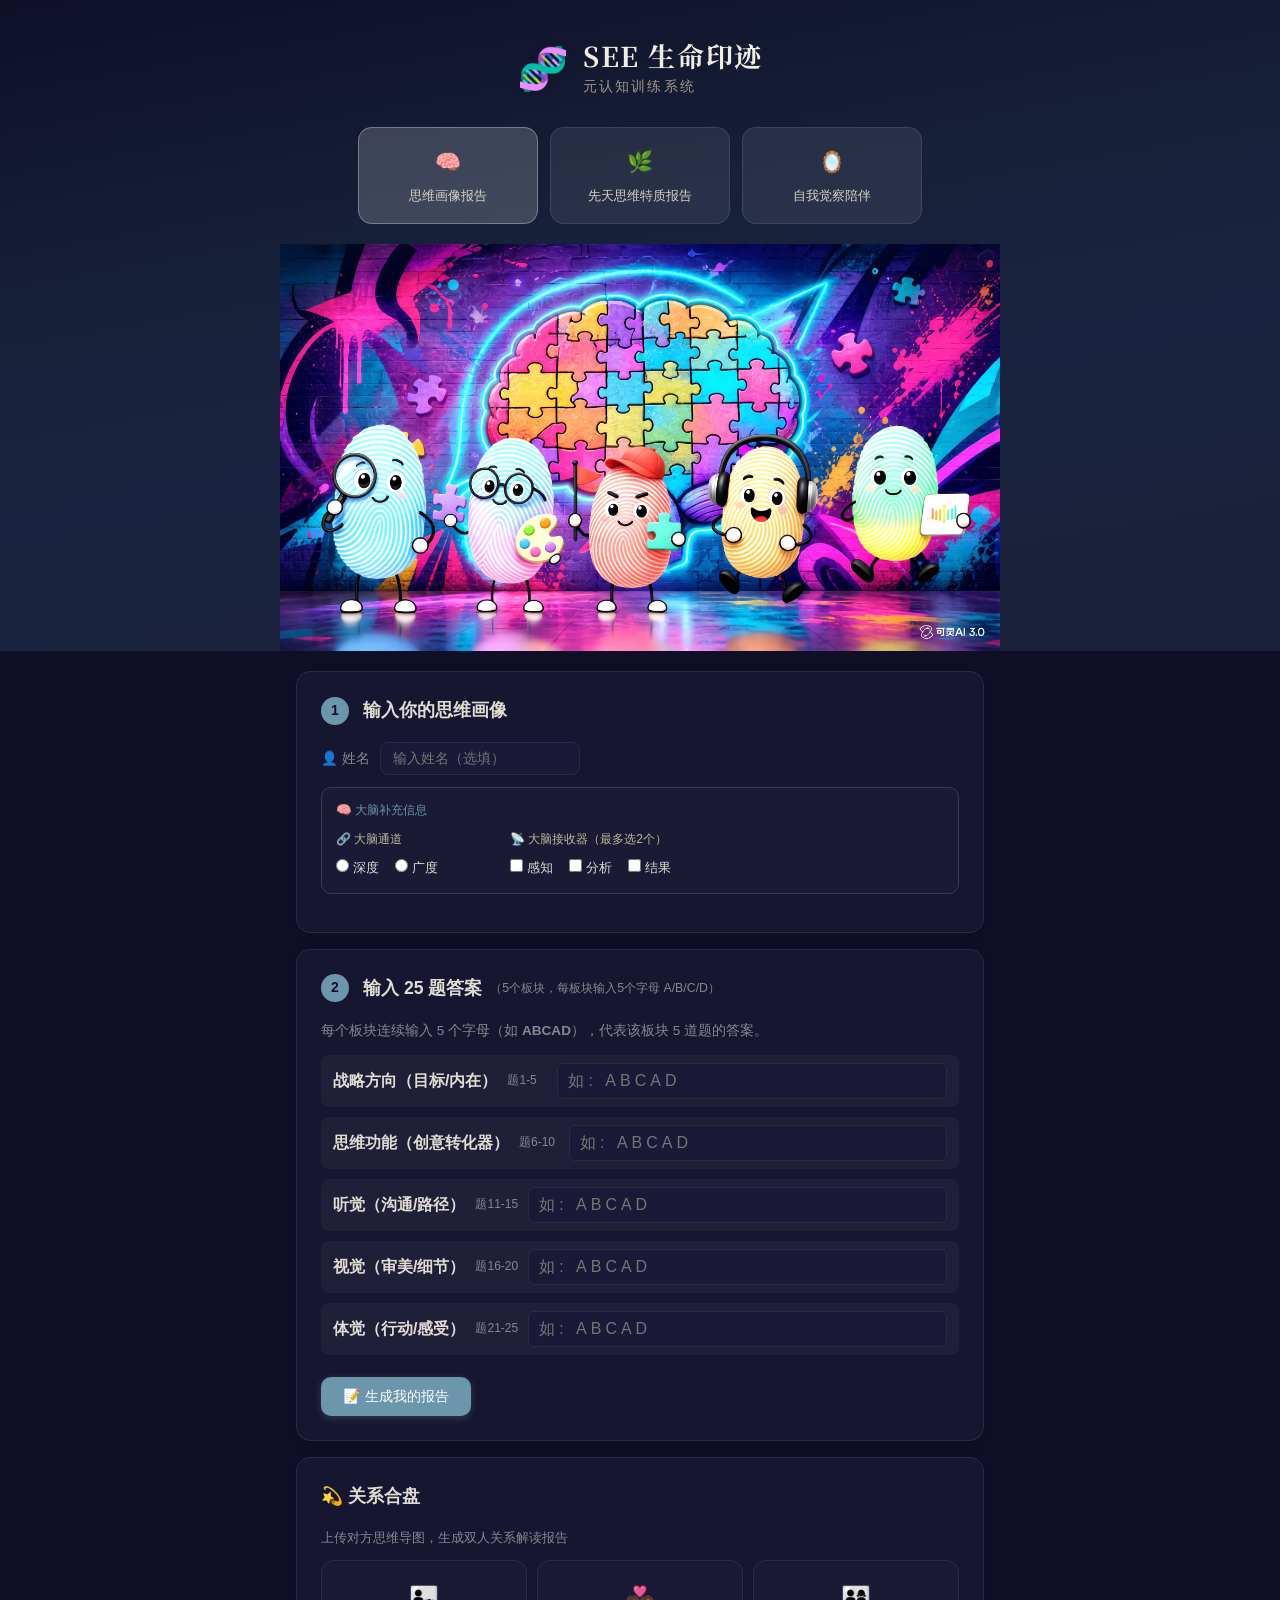
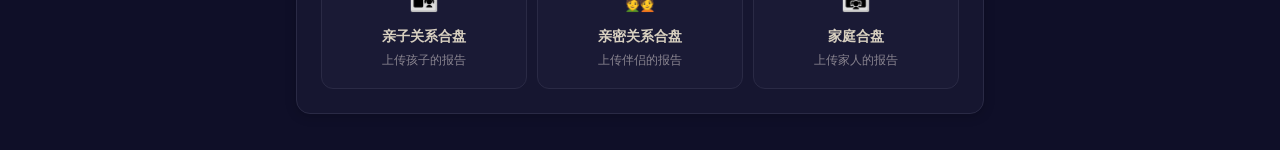
==== commit 412b688e: "feat: 输入流程改造 - 纯手动输入 + 深度报告用户码延后 - index.html 删除上传区/AI识别/用户码输入框，改为纯手动输入 - applyManual 直接生成报告，去掉"确认答案" ====
--- a/index.html
+++ b/index.html
@@ -7,7 +7,8 @@
 <meta name="apple-mobile-web-app-status-bar-style" content="black-translucent">
 <meta name="apple-mobile-web-app-title" content="SEE 生命印迹">
 <meta name="theme-color" content="#0f0f3c">
-<link rel="apple-touch-icon" href="/apple-touch-icon.png">
+<link rel="apple-touch-icon" sizes="180x180" href="/apple-touch-icon.png">
+<link rel="apple-touch-icon" sizes="152x152" href="/icon-152.png">
 <link rel="icon" type="image/png" sizes="32x32" href="/favicon-32.png">
 <link rel="icon" type="image/png" sizes="16x16" href="/favicon-16.png">
 <link rel="shortcut icon" href="/favicon.ico">
@@ -153,31 +154,14 @@
 
 <div class="container">
 
-<!-- ====== STEP 1: Upload ====== -->
+<!-- ====== STEP 1: 输入你的思维画像 ====== -->
 <div class="card">
-  <h2><span class="step-badge">1</span> 上传你的思维导图</h2>
+  <h2><span class="step-badge">1</span> 输入你的思维画像</h2>
   <div style="margin-bottom:12px;display:flex;gap:10px;align-items:center;flex-wrap:wrap">
-    <label style="font-size:.85em;color:var(--muted);white-space:nowrap">🔑 用户码</label>
-    <input type="text" id="userCode" placeholder="输入你的用户码" style="padding:8px 12px;border:1px solid var(--border);border-radius:8px;font-size:.85em;background:#1a1a38;color:#e0dcd4;flex:1;max-width:240px" onchange="loadUserReports()" onblur="loadUserReports()">
-    <button class="btn btn-outline btn-sm" onclick="loadUserReports()">加载</button>
-    <span id="quotaDisplay" style="font-size:.75em;color:var(--muted);white-space:nowrap"></span>
     <label style="font-size:.85em;color:var(--muted);white-space:nowrap">👤 姓名</label>
-    <input type="text" id="userName" placeholder="输入姓名" style="padding:8px 12px;border:1px solid var(--border);border-radius:8px;font-size:.85em;background:#1a1a38;color:#e0dcd4;flex:1;max-width:160px" onchange="savePortraitName()">
-    <span style="font-size:.75em;color:var(--muted)">报告保存在当前设备浏览器，刷新不丢失；跨设备请重新生成或下载</span>
+    <input type="text" id="userName" placeholder="输入姓名（选填）" style="padding:8px 12px;border:1px solid var(--border);border-radius:8px;font-size:.85em;background:#1a1a38;color:#e0dcd4;flex:1;max-width:200px" onchange="savePortraitName()">
   </div>
-  <div class="upload-zone" id="uploadZone" onclick="document.getElementById('fileInput').click()">
-    <div class="icon">📸</div>
-    <p>点击或拖拽上传思维导图照片</p>
-    <p style="font-size:.75em;margin-top:4px">支持 JPG/PNG，请拍摄清晰</p>
-  </div>
-  <input type="file" id="fileInput" accept="image/*" class="hidden" onchange="handleFile(this.files[0])">
-  <img id="preview" class="preview-img">
-  <div class="flex-row" style="margin-top:10px">
-    <button class="btn btn-primary" id="btnRecognize" disabled onclick="startRecognition()">🔍 AI 智能识别</button>
-    <button class="btn btn-outline btn-sm" onclick="toggleManual()">✏️ 手动输入</button>
-    <span style="font-size:.8em;color:var(--muted)" id="uploadStatus"></span>
-  </div>
-  <div style="margin-top:12px;padding:12px 14px;background:#1a1a35;border:1px solid #3a3a55;border-radius:10px">
+  <div style="margin-bottom:14px;padding:12px 14px;background:#1a1a35;border:1px solid #3a3a55;border-radius:10px">
     <div style="font-size:.78em;color:var(--accent);margin-bottom:8px">🧠 大脑补充信息</div>
     <div style="display:flex;gap:14px;flex-wrap:wrap">
       <div style="min-width:160px">
@@ -193,35 +177,25 @@
       </div>
     </div>
   </div>
-  <div class="hidden" id="savedReportsSection" style="margin-top:12px;padding:10px 14px;background:#1a1a38;border-radius:8px;font-size:.85em">
-    <div style="color:var(--accent);margin-bottom:6px">📂 已保存的报告</div>
-    <div id="savedReportsList"></div>
-  </div>
 </div>
 
-<!-- ====== Manual ====== -->
-<div class="card hidden" id="manualCard">
-  <h2><span class="step-badge">✏</span> 手动输入答案 <span style="font-size:.7em;color:var(--muted);font-weight:normal">（5个板块，每板块输入5个字母）</span></h2>
+<!-- ====== STEP 2: 手动输入答案 ====== -->
+<div class="card" id="manualCard">
+  <h2><span class="step-badge">2</span> 输入 25 题答案 <span style="font-size:.7em;color:var(--muted);font-weight:normal">（5个板块，每板块输入5个字母 A/B/C/D）</span></h2>
   <div id="manualEntries"></div>
-  <button class="btn btn-primary" style="margin-top:12px" onclick="applyManual()">✅ 确认答案</button>
+  <button class="btn btn-primary" style="margin-top:12px" onclick="applyManual()">📝 生成我的报告</button>
 </div>
 
-<!-- ====== STEP 2: Results ====== -->
+<!-- ====== STEP 3: 答案确认 ====== -->
 <div class="card hidden" id="resultCard">
-  <h2><span class="step-badge">2</span> 识别结果</h2>
+  <h2><span class="step-badge">3</span> 确认你的答案</h2>
   <div style="font-size:.85em;color:var(--accent);margin-bottom:12px;padding:6px 12px;background:#f0f8ef;border-radius:6px">
     👆 <strong>点击答案直接切换</strong> A→B→C→D，核对正确后生成报告
   </div>
   <div id="resultModules"></div>
   <div class="flex-row" style="margin-top:14px">
-    <button class="btn btn-primary" id="btnGenerate" onclick="generateReports()">📝 生成你的解读报告</button>
+    <button class="btn btn-primary" id="btnGenerate" onclick="generateReports()">📝 生成你的免费报告</button>
   </div>
-</div>
-
-<!-- ====== STEP 3: Report ====== -->
-<div class="card hidden" id="reportCard">
-  <h2><span class="step-badge">3</span> 你的解读报告 <span style="float:right;display:flex;gap:4px"><button class="btn btn-outline btn-sm" onclick="downloadReport()" style="font-size:.65em;padding:3px 8px">📥 MD</button><button class="btn btn-outline btn-sm" onclick="downloadPDF()" style="font-size:.65em;padding:3px 8px">🖨️ PDF</button></span></h2>
-  <div class="report-content loading" id="reportContent">正在生成...</div>
 </div>
 
 <!-- ====== 合盘入口 ====== -->
@@ -246,6 +220,9 @@
     </div>
   </div>
   <input type="file" id="compositeFile" accept="image/*" class="hidden" onchange="handleCompositeFile(this.files[0])">
+  <div class="hidden" id="compositeReportCard" style="margin-top:14px">
+    <div class="report-content" id="compositeReportContent" style="max-height:500px;overflow-y:auto"></div>
+  </div>
 </div>
 
 
@@ -349,17 +326,15 @@
   recognitionDone: false
 };
 
-// ===== 用户码 & 持久化（与 talent 页共享）=====
+// ===== 用户码 & 持久化（用户码在深度报告阶段才输入）=====
 function getUserCode() {
-  // URL 参数优先（扫码进入）
+  // URL 参数优先（扫码进入）→ sessionStorage → 深度报告页输入后回填
   var urlCode = new URLSearchParams(window.location.search).get('code') || '';
   if (urlCode) {
     sessionStorage.setItem('see_code_shared', urlCode);
-    var inp = document.getElementById('userCode');
-    if (inp) { inp.value = urlCode; inp.parentElement.classList.add('hidden'); }
     return urlCode;
   }
-  return document.getElementById('userCode').value.trim() || sessionStorage.getItem('see_code_shared') || '';
+  return sessionStorage.getItem('see_code_shared') || '';
 }
 
 function getUserName() {
@@ -378,12 +353,15 @@
 }
 
 function getReportCount(code) {
+  // 优先服务端 SQLite 计数（跨设备共享），localStorage 兜底
   var cached = _cacheReportCount(code);
   if (cached > 0) return cached;
+  // 如果服务端返回 0 但有 localStorage 数据（服务端数据可能丢失），也用 localStorage
   var total = 0;
   try { var s = localStorage.getItem('see_reports_v2_' + code); if (s) total += (JSON.parse(s).versions||[]).length; } catch(e) {}
   try { var t = localStorage.getItem('see_talent_reports_v2_' + code); if (t) total += (JSON.parse(t).versions||[]).length; } catch(e) {}
-  return total;
+  // 用 localStorage 和 cached 中较大的值
+  return Math.max(cached, total);
 }
 function updateQuotaDisplay(code) {
   var el = document.getElementById('quotaDisplay');
@@ -492,15 +470,9 @@
 
 document.addEventListener('DOMContentLoaded', () => {
   _fetchUsers();
-  const savedCode = sessionStorage.getItem('see_code_shared');
-  if (savedCode) { document.getElementById('userCode').value = savedCode; loadUserReports(); }
   const savedName = sessionStorage.getItem('see_portrait_name_shared');
   if (savedName) document.getElementById('userName').value = savedName;
   initManualEntries();
-  const zone = document.getElementById('uploadZone');
-  zone.addEventListener('dragover', e => { e.preventDefault(); zone.classList.add('drag'); });
-  zone.addEventListener('dragleave', () => zone.classList.remove('drag'));
-  zone.addEventListener('drop', e => { e.preventDefault(); zone.classList.remove('drag'); handleFile(e.dataTransfer.files[0]); });
 });
 
 function handleFile(file) {
@@ -644,8 +616,8 @@
   state.handwritten = {self_label: '我', strategy_result: '深度', receiver_result: '结果', output_result: '分析'};
   state.confidence = {overall: 0.85, items: []};
   state.recognitionDone = true;
-  showResults();
-  document.getElementById('manualCard').classList.add('hidden');
+  // 直接生成报告（跳过答案确认步骤）
+  generateReports();
 }
 
 // ============ REPORT ============
@@ -694,31 +666,26 @@
     alert('请填写所有 27 个字段后才能生成报告（25题 + 大脑通道 + 接收器）');
     return;
   }
-  // 校验用户码
-  var code = getUserCode();
-  if (!code) { alert('请先输入用户码'); return; }
-  if (!isValidCode(code)) { alert('无效的用户码，请联系管理员获取'); return; }
-  // 检查配额
-  var count = getReportCount(code);
-  var max = getMaxReports(code);
-  if (count >= max) { alert('已生成 ' + count + ' 份报告，已达上限 ' + max + ' 份'); return; }
-  document.getElementById('btnGenerate').disabled = true;
-  document.getElementById('reportCard').classList.remove('hidden');
-  document.getElementById('reportContent').classList.add('loading');
-  document.getElementById('reportContent').textContent = '正在为你生成思维画像报告...';
+  // 免费可视化报告：纯前端计算，跳转到独立报告页（不校验用户码、不扣配额）
   var portrait = buildPortrait();
-  try {
-    var r = await callAPI('portrait', portrait, '');
-    state.reports = {portrait: r.content};
-    state.reportOrder = ['portrait'];
-    saveReports();
-    updateQuotaDisplay(code);
-    document.getElementById('reportContent').classList.remove('loading');
-    document.getElementById('reportContent').innerHTML = parseMD(r.content);
-  } catch(e) {
-    document.getElementById('reportContent').textContent = '生成失败: '+e.message;
-  }
-  document.getElementById('btnGenerate').disabled = false;
+  var brainChannel = document.querySelector('input[name="brainChannel"]:checked').value;
+  var brCheckedParts = [];
+  brChecked.forEach(function(cb){ brCheckedParts.push(cb.value); });
+  var brainReceiver = brCheckedParts.join('、');
+
+  // 将答案数据写入 sessionStorage，供 visual-report.html 读取
+  var payload = {
+    answers: state.answers,
+    name: getUserName(),
+    channel: brainChannel,
+    receiver: brainReceiver
+  };
+  sessionStorage.setItem('see_visual_report_data', JSON.stringify(payload));
+  sessionStorage.setItem('see_code_shared', getUserCode());
+  sessionStorage.setItem('see_portrait_name_shared', getUserName());
+
+  // 跳转到免费可视化报告页
+  window.location.href = 'visual-report.html?v=2';
 }
 
 
@@ -768,9 +735,8 @@
       });
       const compData = await compResp.json();
       if (compData.error) { status.textContent = '❌ ' + compData.error; return; }
-      document.getElementById('reportContent').classList.remove('loading');
-      document.getElementById('reportContent').innerHTML = parseMD(compData.content);
-      document.getElementById('reportCard').classList.remove('hidden');
+      document.getElementById('compositeReportContent').innerHTML = parseMD(compData.content);
+      document.getElementById('compositeReportCard').classList.remove('hidden');
       status.textContent = '✅ 已生成';
     } catch(err) {
       status.textContent = '❌ ' + err.message;
@@ -864,43 +830,83 @@
   document.body.removeChild(form);
 }
 
-function downloadReport(){
+function downloadReport(format){
+  format = format || 'md';
   var md='';
   for(var i=0;i<state.reportOrder.length;i++){
     var k=state.reportOrder[i];
     if(state.reports[k]) md+='# '+(REPORT_LABELS[k]||'报告')+'\n\n'+state.reports[k]+'\n\n---\n\n';
   }
   if(!md) return;
-  var blob=new Blob([md],{type:'text/markdown;charset=utf-8'});
-  var url=URL.createObjectURL(blob);
-  var name=getFileNameBase('SEE_报告')+'.md';
+  var filename = getFileNameBase('SEE_思维画像报告');
   var isMobile=/Mobi|Android|iPhone|iPad|iPod/i.test(navigator.userAgent||'');
   var isWechat=/MicroMessenger/i.test(navigator.userAgent||'');
+
+  if (format === 'doc') {
+    // Word: 生成 HTML → 移动端/微信走服务端 /api/export-doc + 隐藏 iframe
+    var docHtml = '<!DOCTYPE html><html><head><meta charset=utf-8><meta name=viewport content="width=device-width,initial-scale=1"><style>body{font-family:serif;max-width:720px;margin:20px auto;padding:16px;line-height:1.9;color:#333;font-size:16px}h1{font-size:1.4em}h2{font-size:1.15em;margin-top:24px}h3{font-size:1em}p{margin:10px 0}li{margin:6px 0}</style></head><body>' + parseMD(md) + '</body></html>';
+    var blob = new Blob([docHtml], {type: 'text/html;charset=utf-8'});
+    var url = URL.createObjectURL(blob);
+    var docFilename = filename + '.doc';
+    if (isMobile || isWechat) {
+      if (navigator.share && navigator.canShare && window.File) {
+        try {
+          var docFile = new File([blob], docFilename, { type: 'application/msword' });
+          if (navigator.canShare({ files: [docFile] })) {
+            navigator.share({ files: [docFile], title: filename }).catch(function(){});
+            setTimeout(function(){ URL.revokeObjectURL(url); }, 60000);
+            return;
+          }
+        } catch (e) { /* canShare files 不支持 → 走下方服务端回退 */ }
+      }
+      var docIframe = document.createElement('iframe');
+      docIframe.style.display = 'none'; docIframe.name = 'doc-dl-' + Date.now();
+      var docForm = document.createElement('form');
+      docForm.method = 'POST'; docForm.action = API_BASE + '/api/export-doc'; docForm.target = docIframe.name; docForm.style.display = 'none';
+      var dt = document.createElement('input'); dt.type = 'hidden'; dt.name = 'title'; dt.value = filename; docForm.appendChild(dt);
+      var dh = document.createElement('input'); dh.type = 'hidden'; dh.name = 'html'; dh.value = docHtml; docForm.appendChild(dh);
+      document.body.appendChild(docIframe); document.body.appendChild(docForm);
+      docForm.submit();
+      setTimeout(function(){ document.body.removeChild(docForm); document.body.removeChild(docIframe); }, 5000);
+      setTimeout(function(){ URL.revokeObjectURL(url); }, 60000);
+      return;
+    }
+    var a = document.createElement('a');
+    a.href = url; a.download = docFilename;
+    document.body.appendChild(a); a.click(); document.body.removeChild(a);
+    setTimeout(function(){ URL.revokeObjectURL(url); }, 5000);
+    return;
+  }
+
+  // MD download
+  var blob0=new Blob([md],{type:'text/markdown;charset=utf-8'});
+  var url0=URL.createObjectURL(blob0);
+  var name=filename+'.md';
   if (isMobile || isWechat) {
     if (navigator.canShare && navigator.share && window.File) {
       try {
-        var file=new File([blob], name, {type:'text/markdown;charset=utf-8'});
-        if (navigator.canShare({files:[file]})) {
-          navigator.share({files:[file], title:name}).catch(function(){});
-          setTimeout(function(){ URL.revokeObjectURL(url); }, 30000);
+        var file0=new File([blob0], name, {type:'text/markdown;charset=utf-8'});
+        if (navigator.canShare({files:[file0]})) {
+          navigator.share({files:[file0], title:name}).catch(function(){});
+          setTimeout(function(){ URL.revokeObjectURL(url0); }, 30000);
           return;
         }
       } catch(e) {}
     }
     var mobileLink=document.createElement('a');
-    mobileLink.href=url;
+    mobileLink.href=url0;
     mobileLink.target='_blank';
     mobileLink.rel='noopener';
     document.body.appendChild(mobileLink);
     mobileLink.click();
     document.body.removeChild(mobileLink);
-    setTimeout(function(){ URL.revokeObjectURL(url); }, 30000);
+    setTimeout(function(){ URL.revokeObjectURL(url0); }, 30000);
     return;
   }
-  var a=document.createElement('a');
-  a.href=url; a.download=name;
-  document.body.appendChild(a); a.click(); document.body.removeChild(a);
-  URL.revokeObjectURL(url);
+  var a0=document.createElement('a');
+  a0.href=url0; a0.download=name;
+  document.body.appendChild(a0); a0.click(); document.body.removeChild(a0);
+  URL.revokeObjectURL(url0);
 }
 </script>
 
